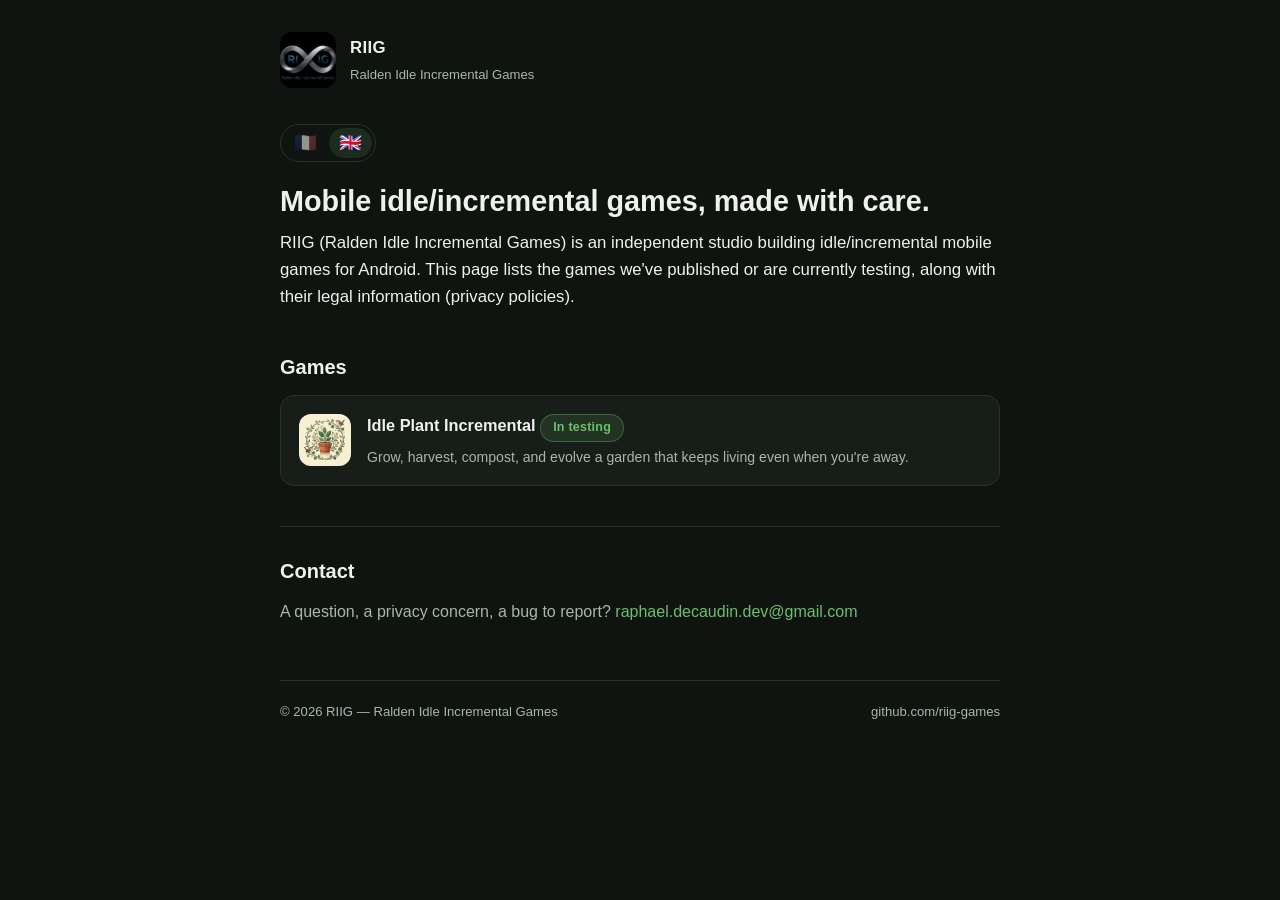
==== index.html @ 11e2611c "Swap the FR/EN text badges for flag emoji in the language switcher - .lang-btn now shows 🇫🇷/🇬🇧 inste" ====
<!doctype html>
<html lang="fr">
<head>
  <meta charset="utf-8" />
  <meta name="viewport" content="width=device-width, initial-scale=1" />
  <title>RIIG — Ralden Idle Incremental Games</title>
  <meta name="description" content="RIIG (Ralden Idle Incremental Games) — studio indépendant de jeux mobiles idle/incremental." />
  <link rel="stylesheet" href="assets/style.css" />
</head>
<body
  data-title-fr="RIIG — Ralden Idle Incremental Games"
  data-title-en="RIIG — Ralden Idle Incremental Games"
>
  <div class="wrap">
    <header class="site-header">
      <img class="logo" src="assets/riig-logo.png" alt="Logo RIIG" />
      <div class="brand">
        <a href="/">RIIG</a>
        <span class="tagline">Ralden Idle Incremental Games</span>
      </div>
    </header>

    <div class="lang-switch" role="group" aria-label="Langue / Language">
      <button type="button" class="lang-btn" data-lang="fr" aria-label="Français">🇫🇷</button>
      <button type="button" class="lang-btn" data-lang="en" aria-label="English">🇬🇧</button>
    </div>

    <div data-lang-content="fr">
      <h1>Des jeux mobiles idle/incremental, faits avec soin.</h1>
      <p class="lead">
        RIIG (Ralden Idle Incremental Games) est un studio indépendant qui développe des jeux mobiles
        du genre idle/incremental pour Android. Cette page centralise les jeux publiés ou en cours de
        test, ainsi que leurs informations légales (politiques de confidentialité).
      </p>

      <h2>Jeux</h2>

      <a class="card-link" href="games/idle-plant-incremental/">
        <img class="icon" src="assets/idle-plant-incremental-icon.png" alt="" />
        <div class="info">
          <span class="name">Idle Plant Incremental <span class="badge">En test</span></span>
          <span class="desc">Fais pousser, récolte, composte et fais évoluer un jardin qui vit même sans toi.</span>
        </div>
      </a>

      <h2>Contact</h2>
      <p>
        Une question, un souci de confidentialité, un bug à signaler ?
        <a href="mailto:raphael.decaudin.dev@gmail.com">raphael.decaudin.dev@gmail.com</a>
      </p>
    </div>

    <div data-lang-content="en" hidden>
      <h1>Mobile idle/incremental games, made with care.</h1>
      <p class="lead">
        RIIG (Ralden Idle Incremental Games) is an independent studio building idle/incremental
        mobile games for Android. This page lists the games we've published or are currently
        testing, along with their legal information (privacy policies).
      </p>

      <h2>Games</h2>

      <a class="card-link" href="games/idle-plant-incremental/">
        <img class="icon" src="assets/idle-plant-incremental-icon.png" alt="" />
        <div class="info">
          <span class="name">Idle Plant Incremental <span class="badge">In testing</span></span>
          <span class="desc">Grow, harvest, compost, and evolve a garden that keeps living even when you're away.</span>
        </div>
      </a>

      <h2>Contact</h2>
      <p>
        A question, a privacy concern, a bug to report?
        <a href="mailto:raphael.decaudin.dev@gmail.com">raphael.decaudin.dev@gmail.com</a>
      </p>
    </div>

    <footer class="site-footer">
      <span>© 2026 RIIG — Ralden Idle Incremental Games</span>
      <a href="https://github.com/riig-games">github.com/riig-games</a>
    </footer>
  </div>

  <script src="assets/lang.js"></script>
</body>
</html>
---- assets/style.css ----
:root {
  --bg: #0f1410;
  --surface: #171d18;
  --surface-2: #1e261f;
  --border: #2a332b;
  --text: #eef2ee;
  --text-dim: #a9b6ab;
  --accent: #6cbf6c;
  --accent-dark: #4a9a4a;
  --accent-soft: rgba(108, 191, 108, 0.14);
  --radius: 14px;
  --max-width: 760px;
}

* {
  box-sizing: border-box;
}

html {
  color-scheme: dark;
}

body {
  margin: 0;
  background: var(--bg);
  color: var(--text);
  font-family:
    -apple-system, BlinkMacSystemFont, 'Segoe UI', Roboto, Helvetica, Arial, sans-serif;
  line-height: 1.6;
  -webkit-text-size-adjust: 100%;
}

.wrap {
  max-width: var(--max-width);
  margin: 0 auto;
  padding: 32px 20px 64px;
}

a {
  color: var(--accent);
  text-decoration: none;
}

a:hover,
a:focus-visible {
  text-decoration: underline;
}

header.site-header {
  display: flex;
  align-items: center;
  gap: 14px;
  margin-bottom: 36px;
}

header.site-header img.logo {
  width: 56px;
  height: 56px;
  border-radius: 12px;
  object-fit: cover;
  flex-shrink: 0;
}

header.site-header .brand {
  display: flex;
  flex-direction: column;
  gap: 2px;
}

header.site-header .brand a {
  color: var(--text);
  font-weight: 700;
  font-size: 1.05rem;
  letter-spacing: 0.02em;
}

header.site-header .brand span.tagline {
  color: var(--text-dim);
  font-size: 0.82rem;
}

h1 {
  font-size: 1.8rem;
  line-height: 1.25;
  margin: 0 0 10px;
}

h2 {
  font-size: 1.25rem;
  margin: 40px 0 12px;
  border-top: 1px solid var(--border);
  padding-top: 28px;
}

h2:first-of-type {
  border-top: none;
  padding-top: 0;
}

h3 {
  font-size: 1.02rem;
  margin: 20px 0 6px;
  color: var(--text);
}

p {
  margin: 0 0 14px;
  color: var(--text-dim);
}

p.lead {
  color: var(--text);
  font-size: 1.05rem;
}

ul,
ol {
  color: var(--text-dim);
  padding-left: 22px;
  margin: 0 0 14px;
}

li {
  margin-bottom: 6px;
}

li strong {
  color: var(--text);
}

.badge {
  display: inline-block;
  background: var(--accent-soft);
  color: var(--accent);
  border: 1px solid rgba(108, 191, 108, 0.35);
  border-radius: 999px;
  padding: 3px 12px;
  font-size: 0.78rem;
  font-weight: 600;
  letter-spacing: 0.02em;
}

.card {
  background: var(--surface);
  border: 1px solid var(--border);
  border-radius: var(--radius);
  padding: 20px 22px;
  margin-bottom: 16px;
}

.card-link {
  display: flex;
  align-items: center;
  gap: 16px;
  background: var(--surface);
  border: 1px solid var(--border);
  border-radius: var(--radius);
  padding: 16px 18px;
  margin-bottom: 14px;
  transition: border-color 0.15s ease, background 0.15s ease;
}

.card-link:hover,
.card-link:focus-visible {
  border-color: var(--accent-dark);
  background: var(--surface-2);
  text-decoration: none;
}

.card-link img.icon {
  width: 52px;
  height: 52px;
  border-radius: 12px;
  object-fit: cover;
  flex-shrink: 0;
}

.card-link .info {
  display: flex;
  flex-direction: column;
  gap: 4px;
  min-width: 0;
}

.card-link .info .name {
  color: var(--text);
  font-weight: 700;
  font-size: 1.02rem;
}

.card-link .info .desc {
  color: var(--text-dim);
  font-size: 0.88rem;
}

.game-hero {
  display: flex;
  align-items: center;
  gap: 18px;
  margin-bottom: 8px;
}

.game-hero img.icon {
  width: 84px;
  height: 84px;
  border-radius: 18px;
  object-fit: cover;
  flex-shrink: 0;
  border: 1px solid var(--border);
}

.links-row {
  display: flex;
  flex-wrap: wrap;
  gap: 10px;
  margin: 18px 0 28px;
}

.links-row a {
  display: inline-flex;
  align-items: center;
  gap: 6px;
  background: var(--surface);
  border: 1px solid var(--border);
  border-radius: 10px;
  padding: 9px 14px;
  font-size: 0.9rem;
  font-weight: 600;
  color: var(--text);
}

.links-row a:hover,
.links-row a:focus-visible {
  border-color: var(--accent-dark);
  text-decoration: none;
  color: var(--accent);
}

.links-row span.disabled-item {
  display: inline-flex;
  align-items: center;
  gap: 6px;
  background: var(--surface);
  border: 1px solid var(--border);
  border-radius: 10px;
  padding: 9px 14px;
  font-size: 0.9rem;
  font-weight: 600;
  color: var(--text-dim);
  opacity: 0.7;
}

.meta {
  color: var(--text-dim);
  font-size: 0.85rem;
  margin: -6px 0 24px;
}

footer.site-footer {
  margin-top: 56px;
  padding-top: 20px;
  border-top: 1px solid var(--border);
  color: var(--text-dim);
  font-size: 0.82rem;
  display: flex;
  flex-wrap: wrap;
  justify-content: space-between;
  gap: 8px;
}

footer.site-footer a {
  color: var(--text-dim);
}

.back-link {
  display: inline-block;
  margin-bottom: 22px;
  color: var(--text-dim);
  font-size: 0.88rem;
}

.back-link:hover {
  color: var(--accent);
}

address {
  font-style: normal;
}

/* Sélecteur de langue FR/EN, en drapeaux — réutilisable par toute future page bilingue du site. */
.lang-switch {
  display: inline-flex;
  border: 1px solid var(--border);
  border-radius: 999px;
  padding: 3px;
  gap: 2px;
  margin-bottom: 22px;
}

.lang-btn {
  appearance: none;
  border: none;
  background: transparent;
  font-family: inherit;
  font-size: 1.15rem;
  line-height: 1;
  padding: 6px 10px;
  border-radius: 999px;
  cursor: pointer;
  opacity: 0.55;
  filter: grayscale(60%);
  transition: opacity 0.15s ease, filter 0.15s ease;
}

.lang-btn:hover,
.lang-btn:focus-visible {
  opacity: 0.8;
}

.lang-btn[aria-pressed='true'] {
  background: var(--accent-soft);
  opacity: 1;
  filter: none;
}

[data-lang-content][hidden] {
  display: none;
}
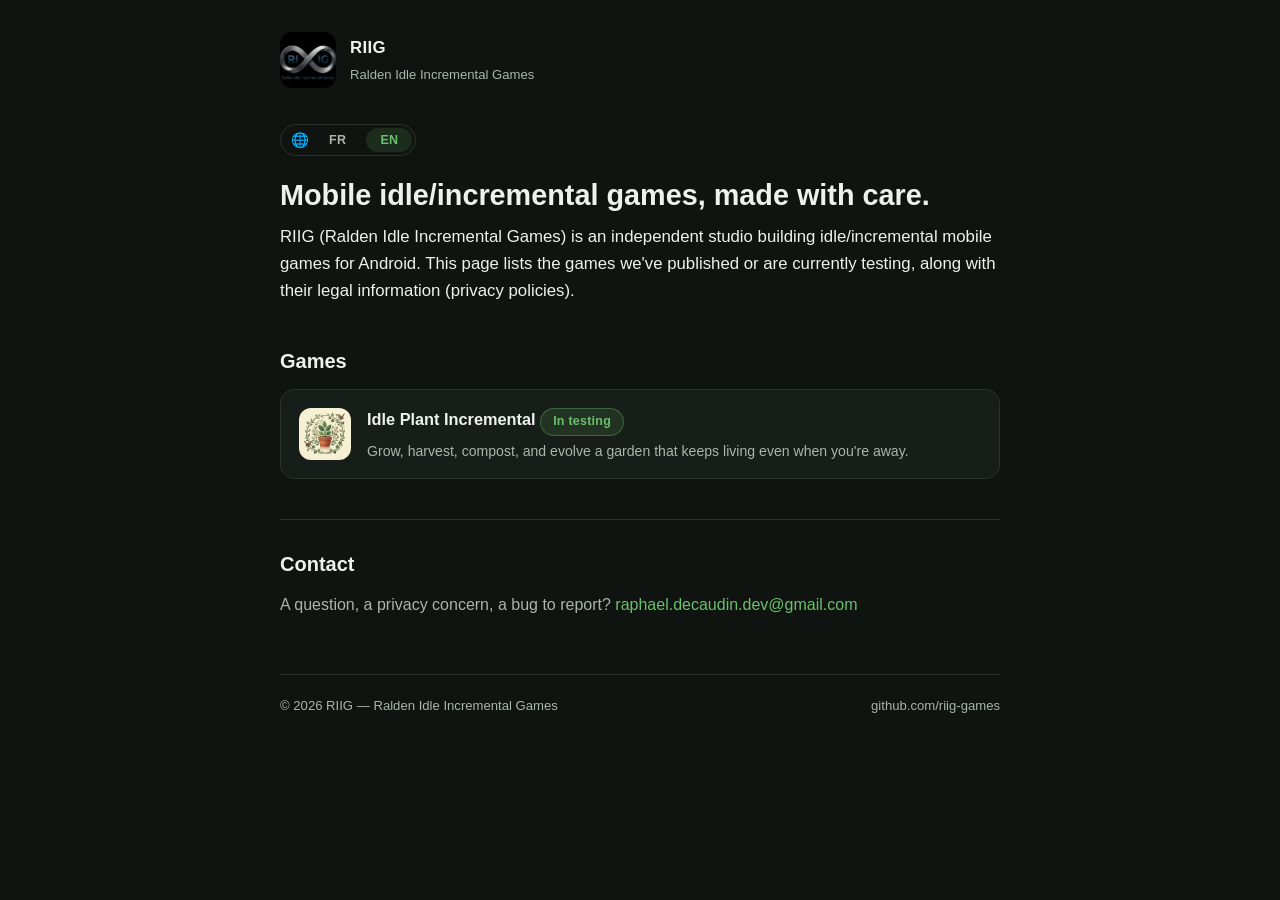
==== commit 3332fca8: "Revert flags to FR/EN text badges, add a globe icon for clarity - Back to the "FR"/"EN" text switch " ====
--- a/index.html
+++ b/index.html
@@ -21,8 +21,9 @@
     </header>
 
     <div class="lang-switch" role="group" aria-label="Langue / Language">
-      <button type="button" class="lang-btn" data-lang="fr" aria-label="Français">🇫🇷</button>
-      <button type="button" class="lang-btn" data-lang="en" aria-label="English">🇬🇧</button>
+      <span class="lang-switch-icon" aria-hidden="true">🌐</span>
+      <button type="button" class="lang-btn" data-lang="fr" aria-label="Français">FR</button>
+      <button type="button" class="lang-btn" data-lang="en" aria-label="English">EN</button>
     </div>
 
     <div data-lang-content="fr">
--- a/assets/style.css
+++ b/assets/style.css
@@ -287,40 +287,48 @@
   font-style: normal;
 }
 
-/* Sélecteur de langue FR/EN, en drapeaux — réutilisable par toute future page bilingue du site. */
+/* Sélecteur de langue FR/EN — un petit globe 🌐 devant précise que c'est bien un
+   sélecteur de LANGUE (retour utilisateur explicite : les seules initiales "FR"/"EN"
+   sans rien autour ne le rendaient pas assez clair). Réutilisable par toute future
+   page bilingue du site. */
 .lang-switch {
   display: inline-flex;
+  align-items: center;
+  gap: 6px;
   border: 1px solid var(--border);
   border-radius: 999px;
-  padding: 3px;
-  gap: 2px;
+  padding: 3px 3px 3px 10px;
   margin-bottom: 22px;
+}
+
+.lang-switch-icon {
+  font-size: 0.9rem;
+  line-height: 1;
+  color: var(--text-dim);
 }
 
 .lang-btn {
   appearance: none;
   border: none;
   background: transparent;
+  color: var(--text-dim);
   font-family: inherit;
-  font-size: 1.15rem;
-  line-height: 1;
-  padding: 6px 10px;
+  font-size: 0.78rem;
+  font-weight: 700;
+  letter-spacing: 0.03em;
+  padding: 5px 14px;
   border-radius: 999px;
   cursor: pointer;
-  opacity: 0.55;
-  filter: grayscale(60%);
-  transition: opacity 0.15s ease, filter 0.15s ease;
 }
 
 .lang-btn:hover,
 .lang-btn:focus-visible {
-  opacity: 0.8;
+  color: var(--text);
 }
 
 .lang-btn[aria-pressed='true'] {
   background: var(--accent-soft);
-  opacity: 1;
-  filter: none;
+  color: var(--accent);
 }
 
 [data-lang-content][hidden] {
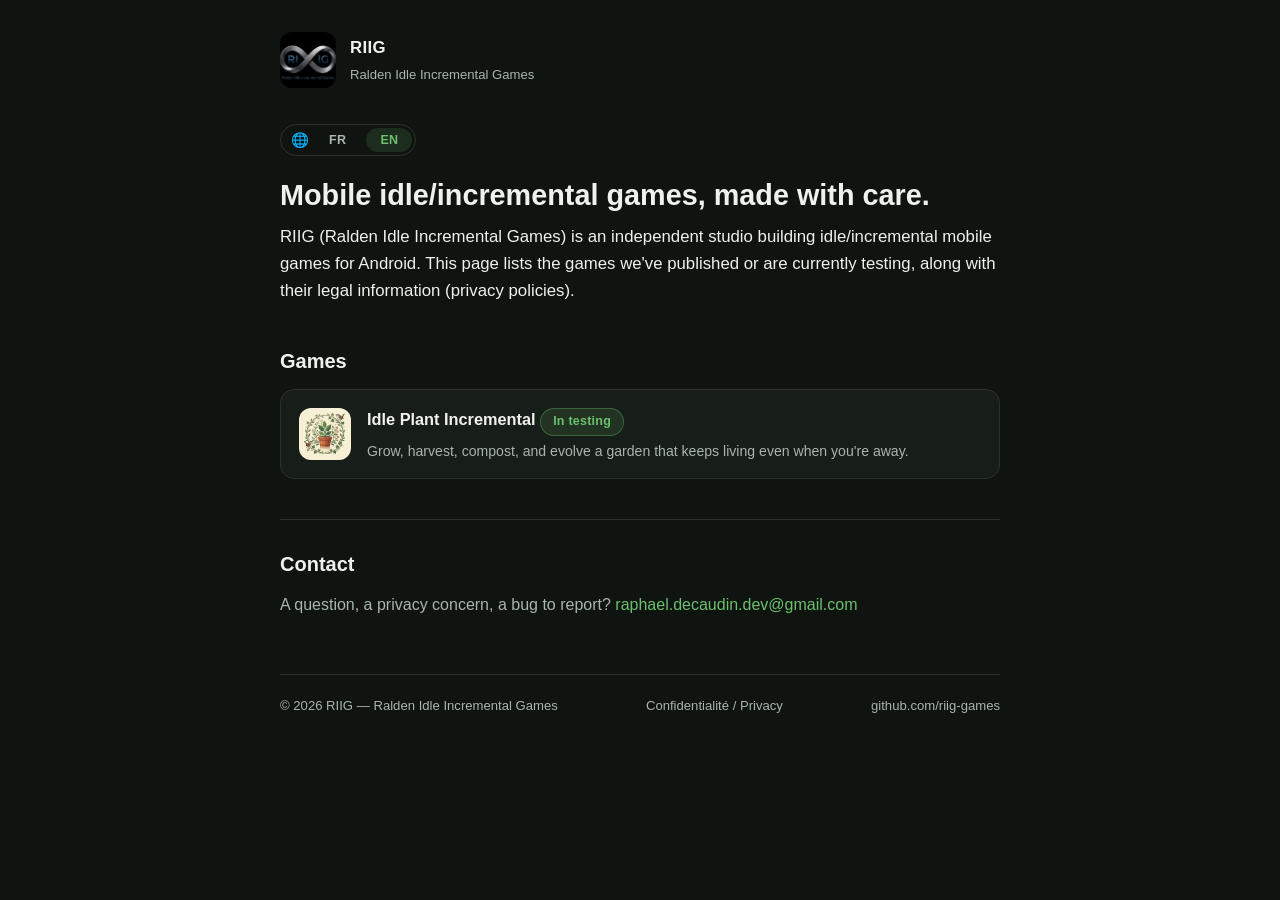
==== commit ae87b914: "Add a studio-level privacy policy shared by every RIIG game The OAuth consent screen is per Google C" ====
--- a/index.html
+++ b/index.html
@@ -78,6 +78,7 @@
 
     <footer class="site-footer">
       <span>© 2026 RIIG — Ralden Idle Incremental Games</span>
+      <a href="privacy.html">Confidentialité / Privacy</a>
       <a href="https://github.com/riig-games">github.com/riig-games</a>
     </footer>
   </div>
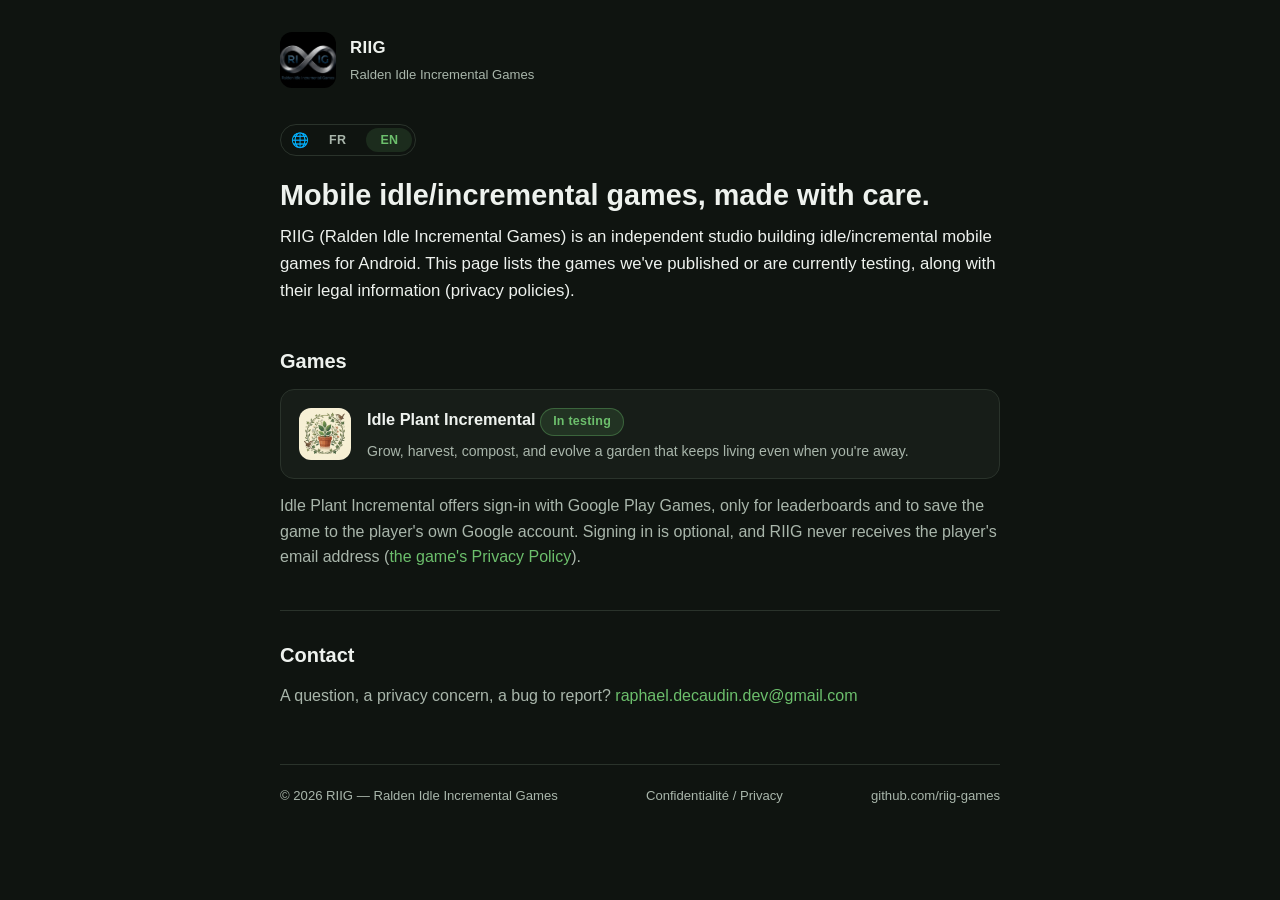
==== commit 89624dae: "Add Google API Limited Use disclosure and explain Google sign-in Co-Authored-By: Claude Opus 5.5 <no" ====
--- a/index.html
+++ b/index.html
@@ -43,6 +43,12 @@
           <span class="desc">Fais pousser, récolte, composte et fais évoluer un jardin qui vit même sans toi.</span>
         </div>
       </a>
+      <p>
+        Idle Plant Incremental propose de se connecter avec Google Play Jeux, uniquement pour les
+        classements et pour sauvegarder la partie dans le propre compte Google du joueur. Cette
+        connexion est facultative et RIIG ne reçoit jamais l'adresse e-mail du joueur
+        (<a href="games/idle-plant-incremental/privacy.html">politique de confidentialité du jeu</a>).
+      </p>
 
       <h2>Contact</h2>
       <p>
@@ -68,6 +74,12 @@
           <span class="desc">Grow, harvest, compost, and evolve a garden that keeps living even when you're away.</span>
         </div>
       </a>
+      <p>
+        Idle Plant Incremental offers sign-in with Google Play Games, only for leaderboards and to save
+        the game to the player's own Google account. Signing in is optional, and RIIG never receives
+        the player's email address
+        (<a href="games/idle-plant-incremental/privacy.html">the game's Privacy Policy</a>).
+      </p>
 
       <h2>Contact</h2>
       <p>
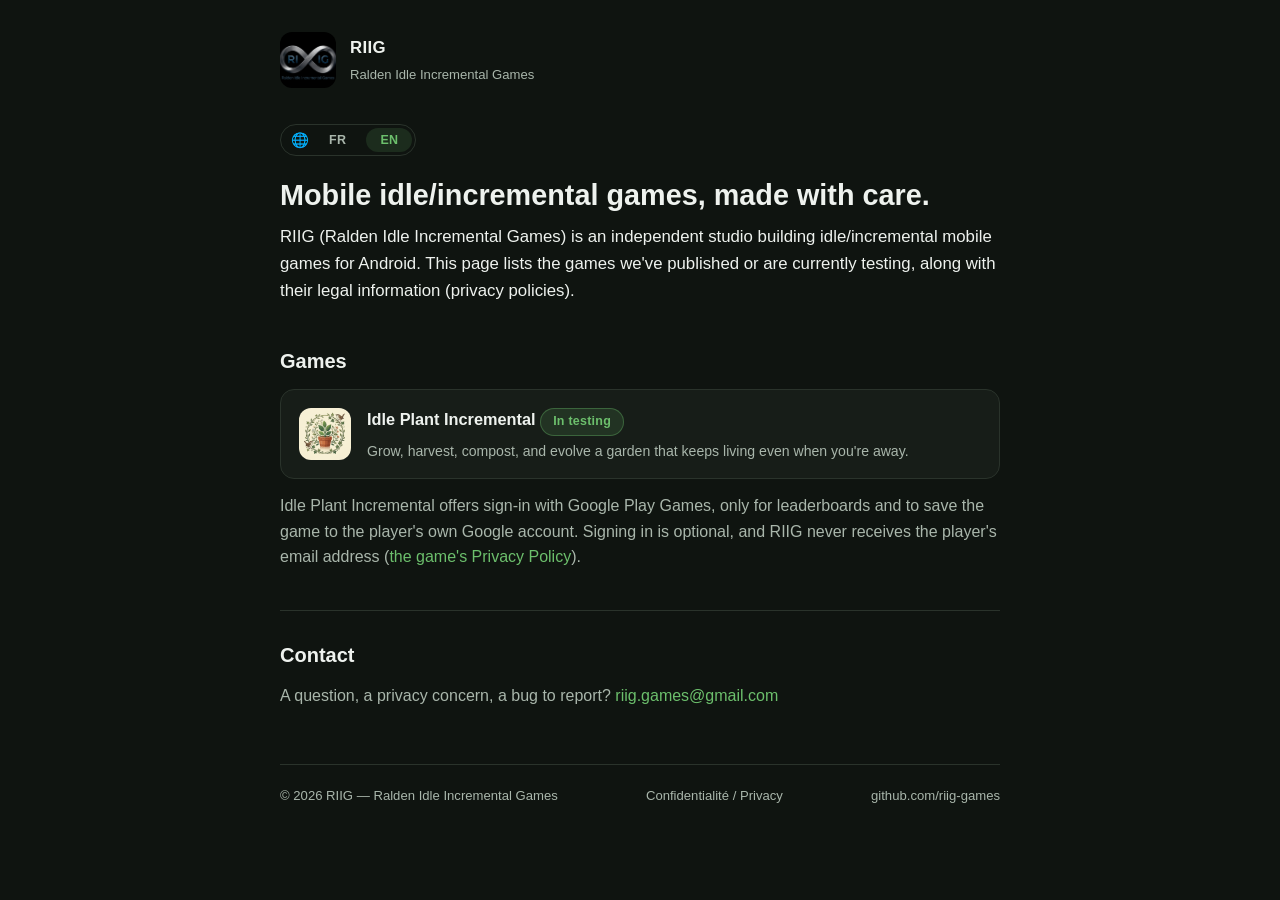
==== commit e731e980: "Use the public RIIG address riig.games@gmail.com for contact Replaces the personal address on the ho" ====
--- a/index.html
+++ b/index.html
@@ -53,7 +53,7 @@
       <h2>Contact</h2>
       <p>
         Une question, un souci de confidentialité, un bug à signaler ?
-        <a href="mailto:raphael.decaudin.dev@gmail.com">raphael.decaudin.dev@gmail.com</a>
+        <a href="mailto:riig.games@gmail.com">riig.games@gmail.com</a>
       </p>
     </div>
 
@@ -84,7 +84,7 @@
       <h2>Contact</h2>
       <p>
         A question, a privacy concern, a bug to report?
-        <a href="mailto:raphael.decaudin.dev@gmail.com">raphael.decaudin.dev@gmail.com</a>
+        <a href="mailto:riig.games@gmail.com">riig.games@gmail.com</a>
       </p>
     </div>
 
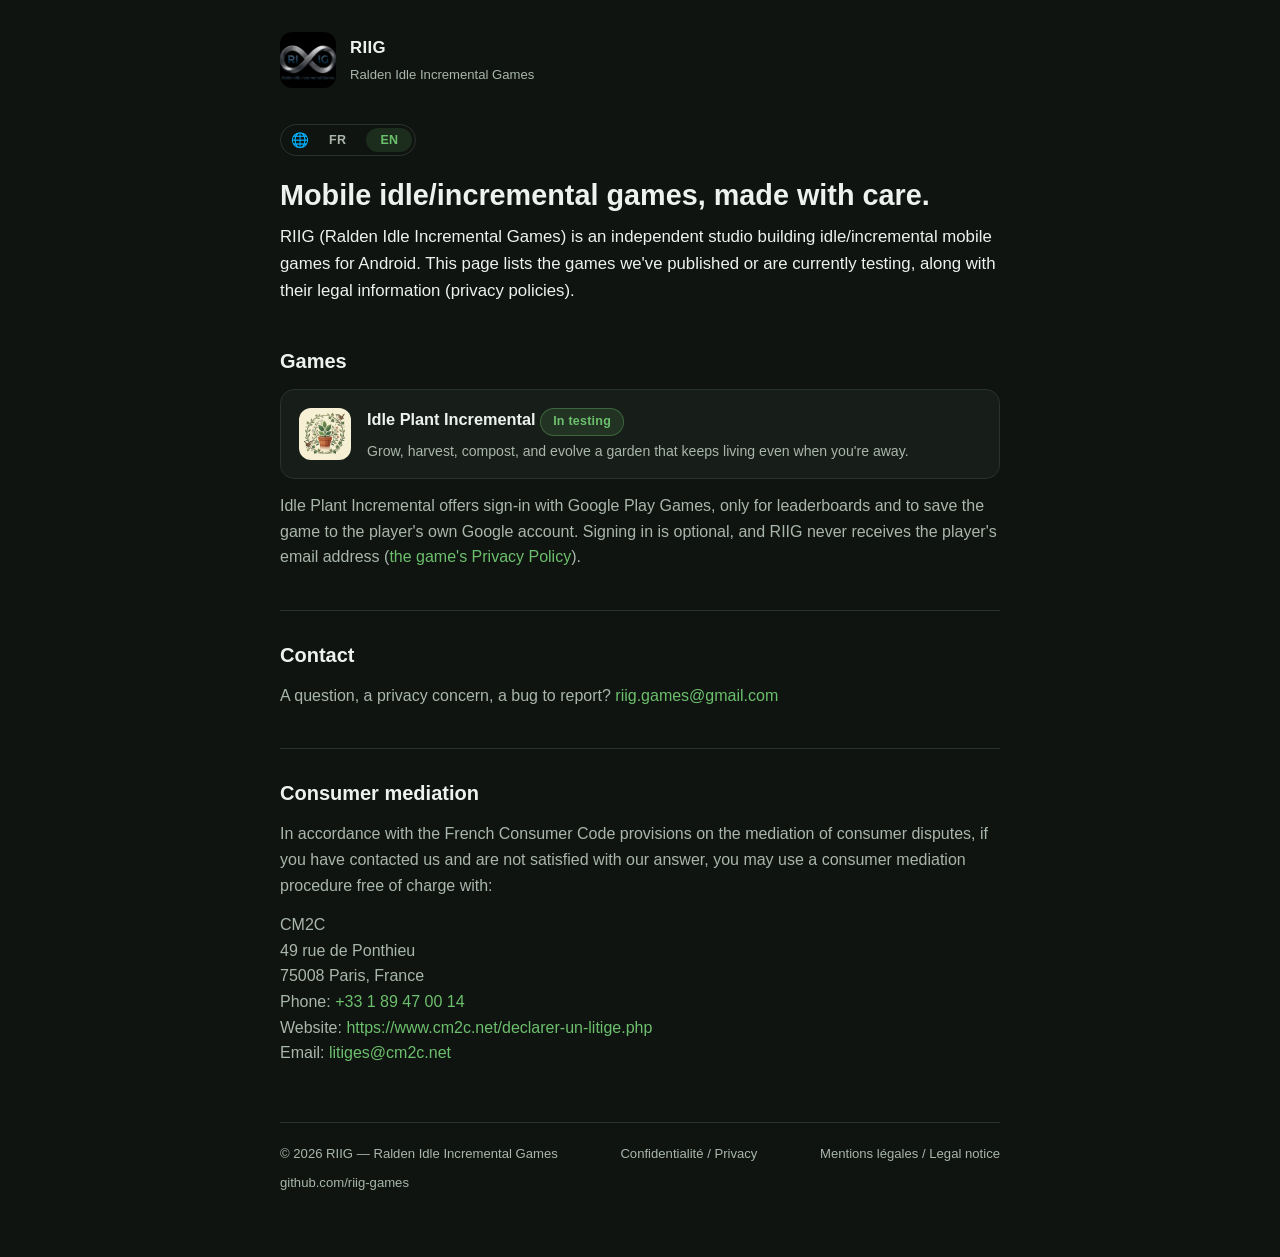
==== commit 9ccd1614: "Add legal notice page, consumer mediation, Firebase in RIIG privacy policy - legal.html (FR/EN): pub" ====
--- a/index.html
+++ b/index.html
@@ -55,6 +55,22 @@
         Une question, un souci de confidentialité, un bug à signaler ?
         <a href="mailto:riig.games@gmail.com">riig.games@gmail.com</a>
       </p>
+
+      <h2>Médiation de la consommation</h2>
+      <p>
+        Conformément aux dispositions du Code de la consommation concernant « le processus de médiation
+        des litiges de la consommation », après nous avoir sollicités et à défaut de réponse vous
+        satisfaisant, vous avez la possibilité de recourir gratuitement à une procédure de médiation de la
+        consommation auprès de :
+      </p>
+      <p>
+        CM2C<br />
+        49 rue de Ponthieu<br />
+        75 008 PARIS<br />
+        Tél : <a href="tel:+33189470014">01 89 47 00 14</a><br />
+        Site internet : <a href="https://www.cm2c.net/declarer-un-litige.php" target="_blank" rel="noopener">https://www.cm2c.net/declarer-un-litige.php</a><br />
+        Mail : <a href="mailto:litiges@cm2c.net">litiges@cm2c.net</a>
+      </p>
     </div>
 
     <div data-lang-content="en" hidden>
@@ -86,11 +102,27 @@
         A question, a privacy concern, a bug to report?
         <a href="mailto:riig.games@gmail.com">riig.games@gmail.com</a>
       </p>
+
+      <h2>Consumer mediation</h2>
+      <p>
+        In accordance with the French Consumer Code provisions on the mediation of consumer disputes,
+        if you have contacted us and are not satisfied with our answer, you may use a consumer mediation
+        procedure free of charge with:
+      </p>
+      <p>
+        CM2C<br />
+        49 rue de Ponthieu<br />
+        75008 Paris, France<br />
+        Phone: <a href="tel:+33189470014">+33 1 89 47 00 14</a><br />
+        Website: <a href="https://www.cm2c.net/declarer-un-litige.php" target="_blank" rel="noopener">https://www.cm2c.net/declarer-un-litige.php</a><br />
+        Email: <a href="mailto:litiges@cm2c.net">litiges@cm2c.net</a>
+      </p>
     </div>
 
     <footer class="site-footer">
       <span>© 2026 RIIG — Ralden Idle Incremental Games</span>
       <a href="privacy.html">Confidentialité / Privacy</a>
+      <a href="legal.html">Mentions légales / Legal notice</a>
       <a href="https://github.com/riig-games">github.com/riig-games</a>
     </footer>
   </div>
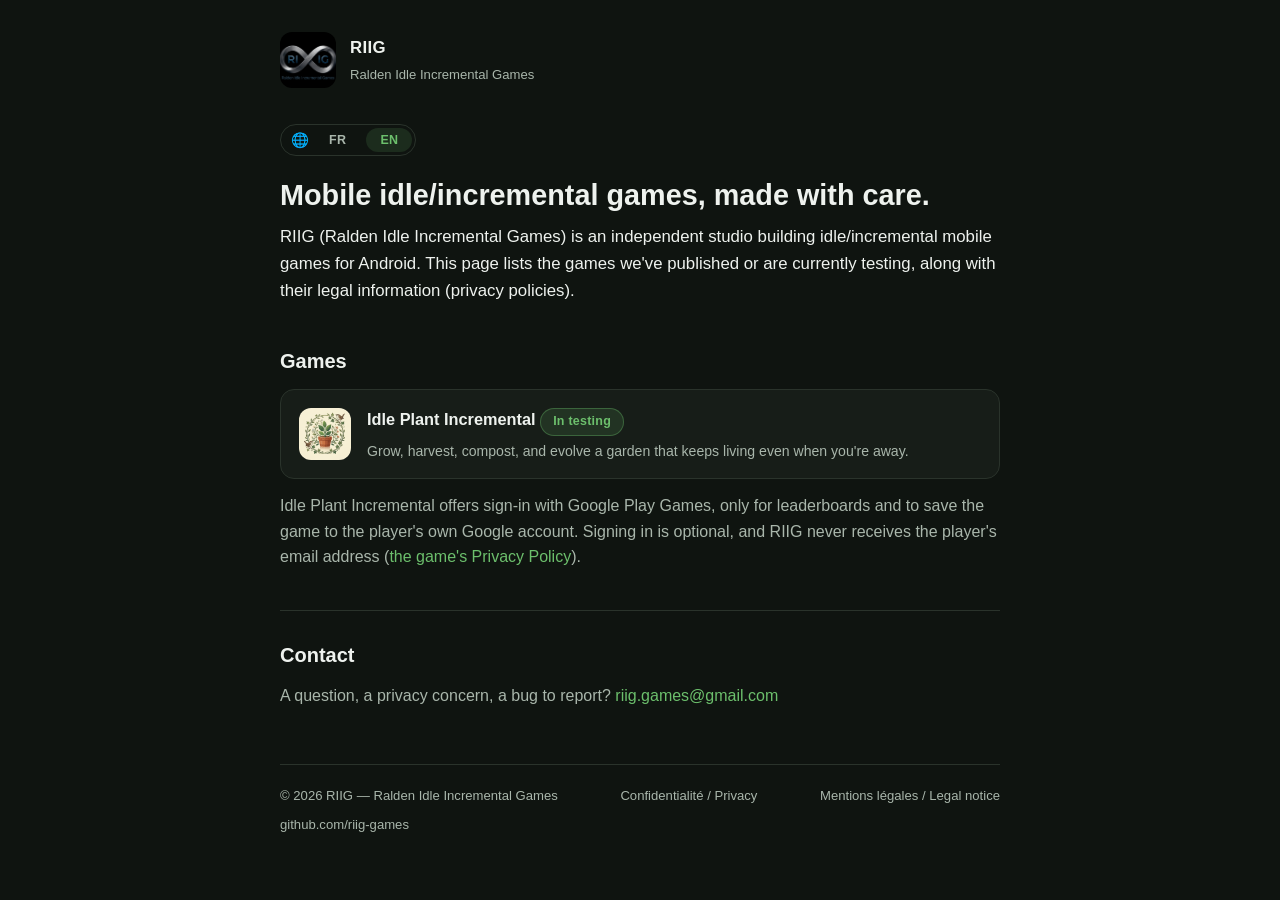
==== commit 926c062b: "Move consumer mediation from the home page to the legal notice Co-Authored-By: Claude Opus 5.5 <nore" ====
--- a/index.html
+++ b/index.html
@@ -55,22 +55,6 @@
         Une question, un souci de confidentialité, un bug à signaler ?
         <a href="mailto:riig.games@gmail.com">riig.games@gmail.com</a>
       </p>
-
-      <h2>Médiation de la consommation</h2>
-      <p>
-        Conformément aux dispositions du Code de la consommation concernant « le processus de médiation
-        des litiges de la consommation », après nous avoir sollicités et à défaut de réponse vous
-        satisfaisant, vous avez la possibilité de recourir gratuitement à une procédure de médiation de la
-        consommation auprès de :
-      </p>
-      <p>
-        CM2C<br />
-        49 rue de Ponthieu<br />
-        75 008 PARIS<br />
-        Tél : <a href="tel:+33189470014">01 89 47 00 14</a><br />
-        Site internet : <a href="https://www.cm2c.net/declarer-un-litige.php" target="_blank" rel="noopener">https://www.cm2c.net/declarer-un-litige.php</a><br />
-        Mail : <a href="mailto:litiges@cm2c.net">litiges@cm2c.net</a>
-      </p>
     </div>
 
     <div data-lang-content="en" hidden>
@@ -102,21 +86,6 @@
         A question, a privacy concern, a bug to report?
         <a href="mailto:riig.games@gmail.com">riig.games@gmail.com</a>
       </p>
-
-      <h2>Consumer mediation</h2>
-      <p>
-        In accordance with the French Consumer Code provisions on the mediation of consumer disputes,
-        if you have contacted us and are not satisfied with our answer, you may use a consumer mediation
-        procedure free of charge with:
-      </p>
-      <p>
-        CM2C<br />
-        49 rue de Ponthieu<br />
-        75008 Paris, France<br />
-        Phone: <a href="tel:+33189470014">+33 1 89 47 00 14</a><br />
-        Website: <a href="https://www.cm2c.net/declarer-un-litige.php" target="_blank" rel="noopener">https://www.cm2c.net/declarer-un-litige.php</a><br />
-        Email: <a href="mailto:litiges@cm2c.net">litiges@cm2c.net</a>
-      </p>
     </div>
 
     <footer class="site-footer">
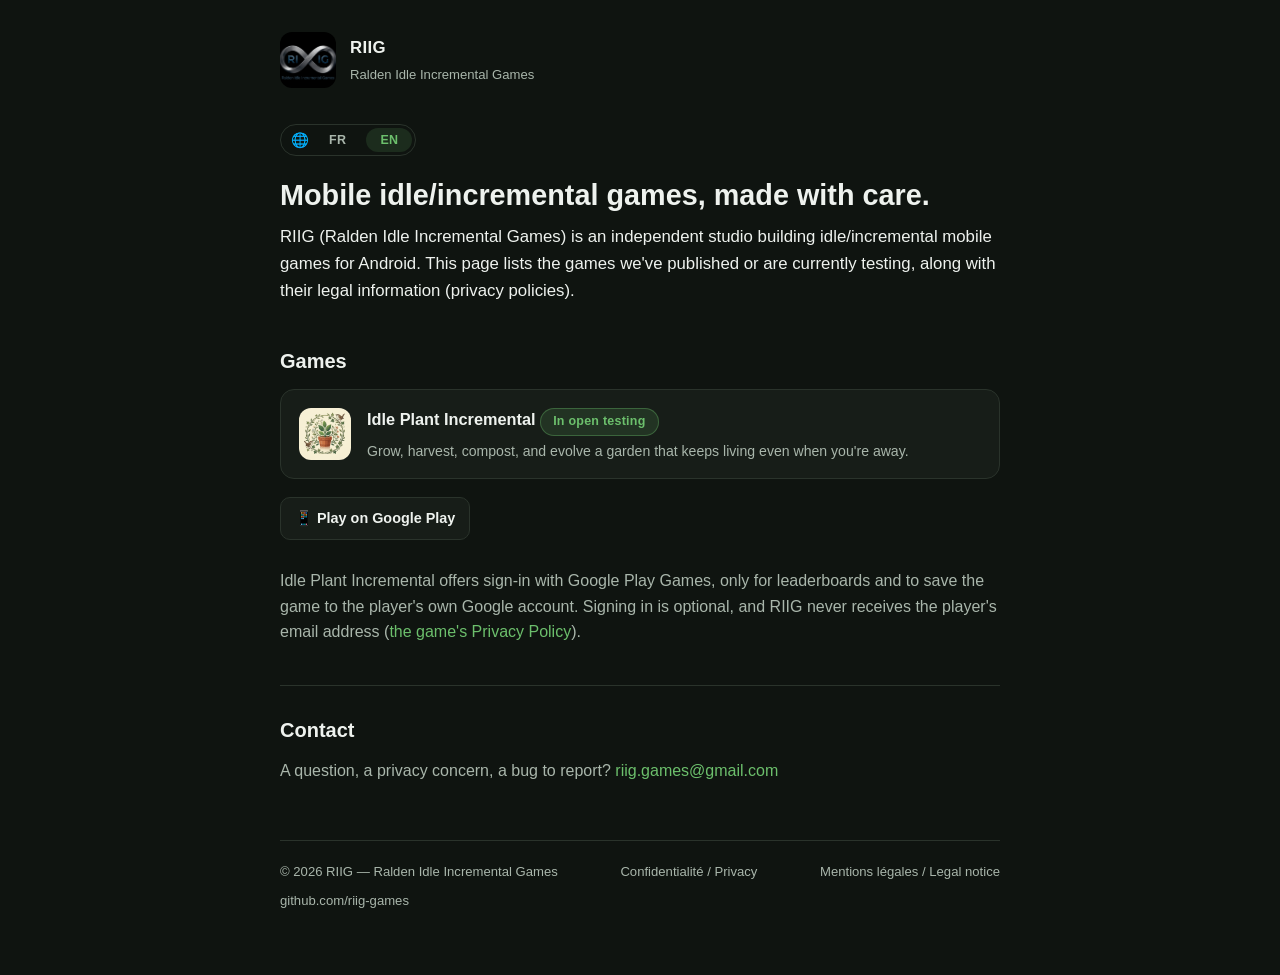
==== commit ac4174b4: "Idle Plant Incremental is published in open testing: Google Play links Co-Authored-By: Claude Opus 5" ====
--- a/index.html
+++ b/index.html
@@ -39,10 +39,13 @@
       <a class="card-link" href="games/idle-plant-incremental/">
         <img class="icon" src="assets/idle-plant-incremental-icon.png" alt="" />
         <div class="info">
-          <span class="name">Idle Plant Incremental <span class="badge">En test</span></span>
+          <span class="name">Idle Plant Incremental <span class="badge">En test ouvert</span></span>
           <span class="desc">Fais pousser, récolte, composte et fais évoluer un jardin qui vit même sans toi.</span>
         </div>
       </a>
+      <div class="links-row">
+        <a href="https://play.google.com/store/apps/details?id=com.riiggames.idleplantincremental">📱 Jouer sur Google Play</a>
+      </div>
       <p>
         Idle Plant Incremental propose de se connecter avec Google Play Jeux, uniquement pour les
         classements et pour sauvegarder la partie dans le propre compte Google du joueur. Cette
@@ -70,10 +73,13 @@
       <a class="card-link" href="games/idle-plant-incremental/">
         <img class="icon" src="assets/idle-plant-incremental-icon.png" alt="" />
         <div class="info">
-          <span class="name">Idle Plant Incremental <span class="badge">In testing</span></span>
+          <span class="name">Idle Plant Incremental <span class="badge">In open testing</span></span>
           <span class="desc">Grow, harvest, compost, and evolve a garden that keeps living even when you're away.</span>
         </div>
       </a>
+      <div class="links-row">
+        <a href="https://play.google.com/store/apps/details?id=com.riiggames.idleplantincremental">📱 Play on Google Play</a>
+      </div>
       <p>
         Idle Plant Incremental offers sign-in with Google Play Games, only for leaderboards and to save
         the game to the player's own Google account. Signing in is optional, and RIIG never receives
